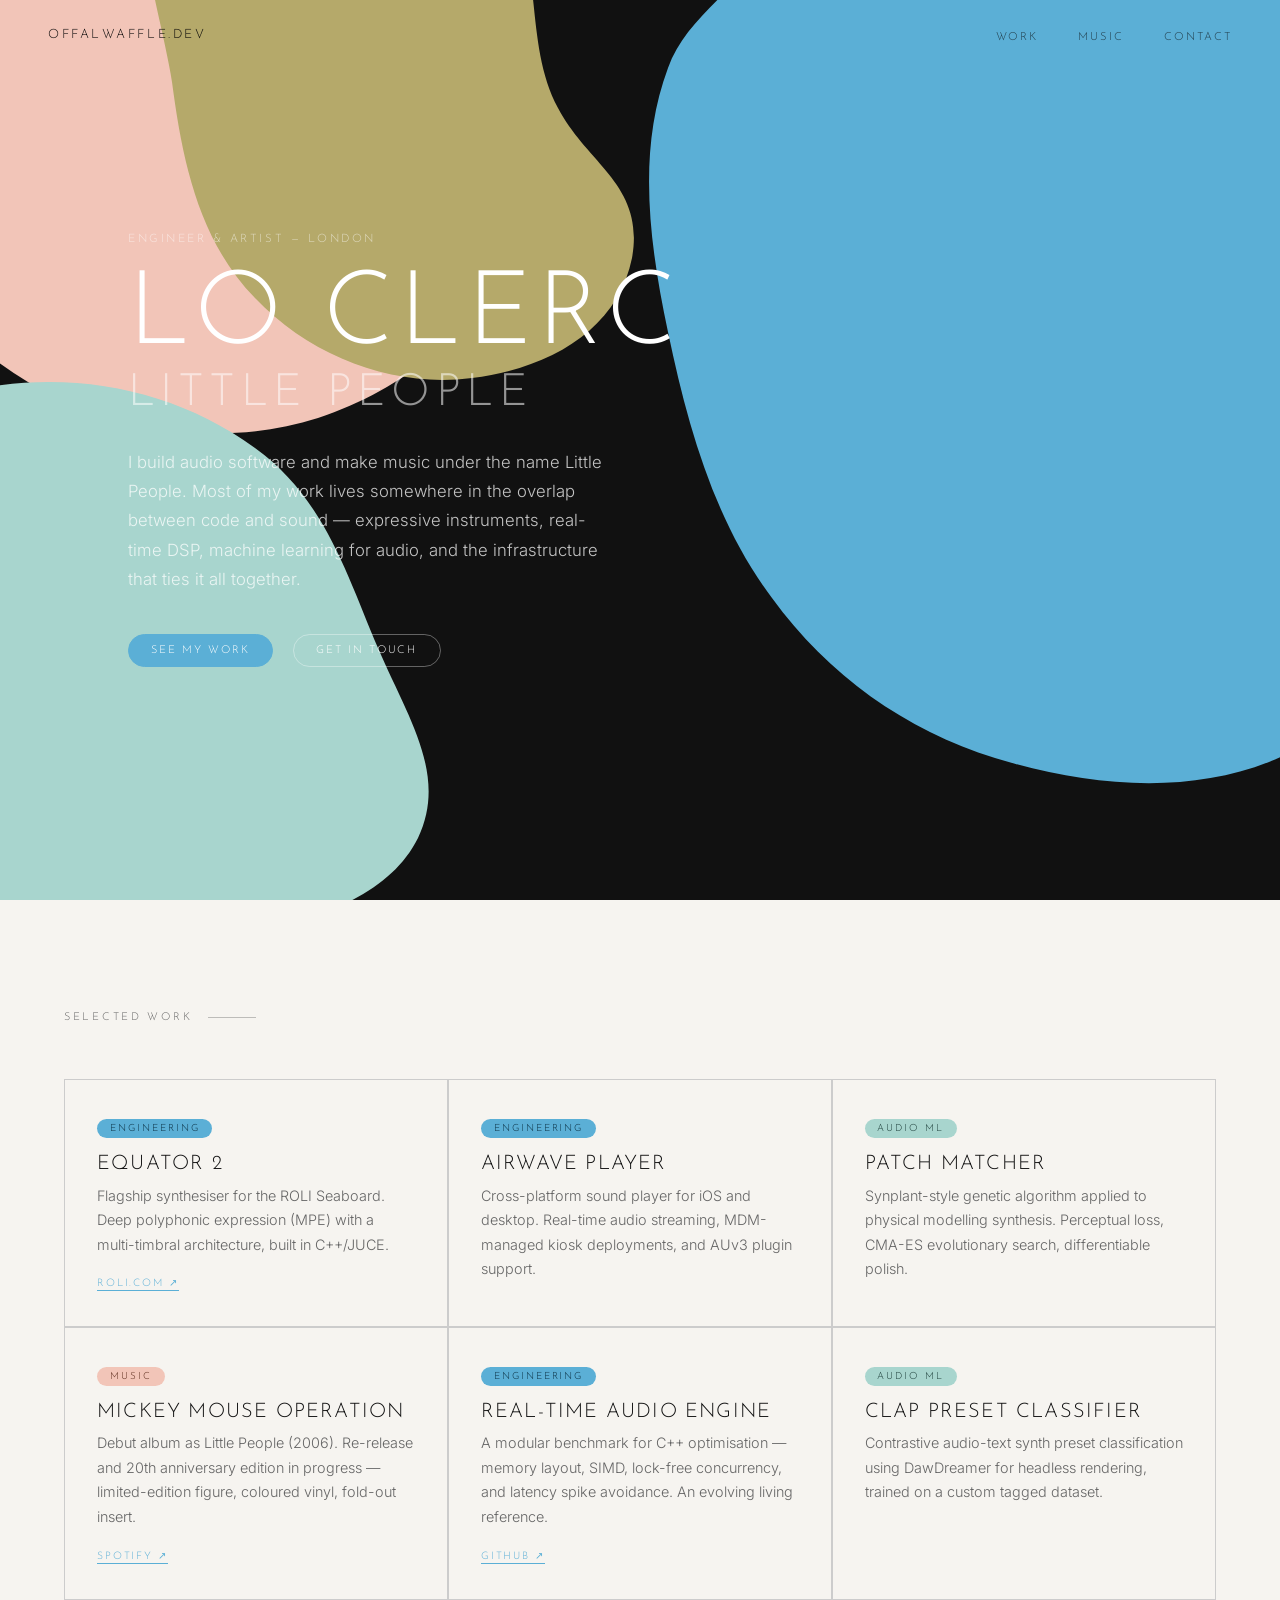
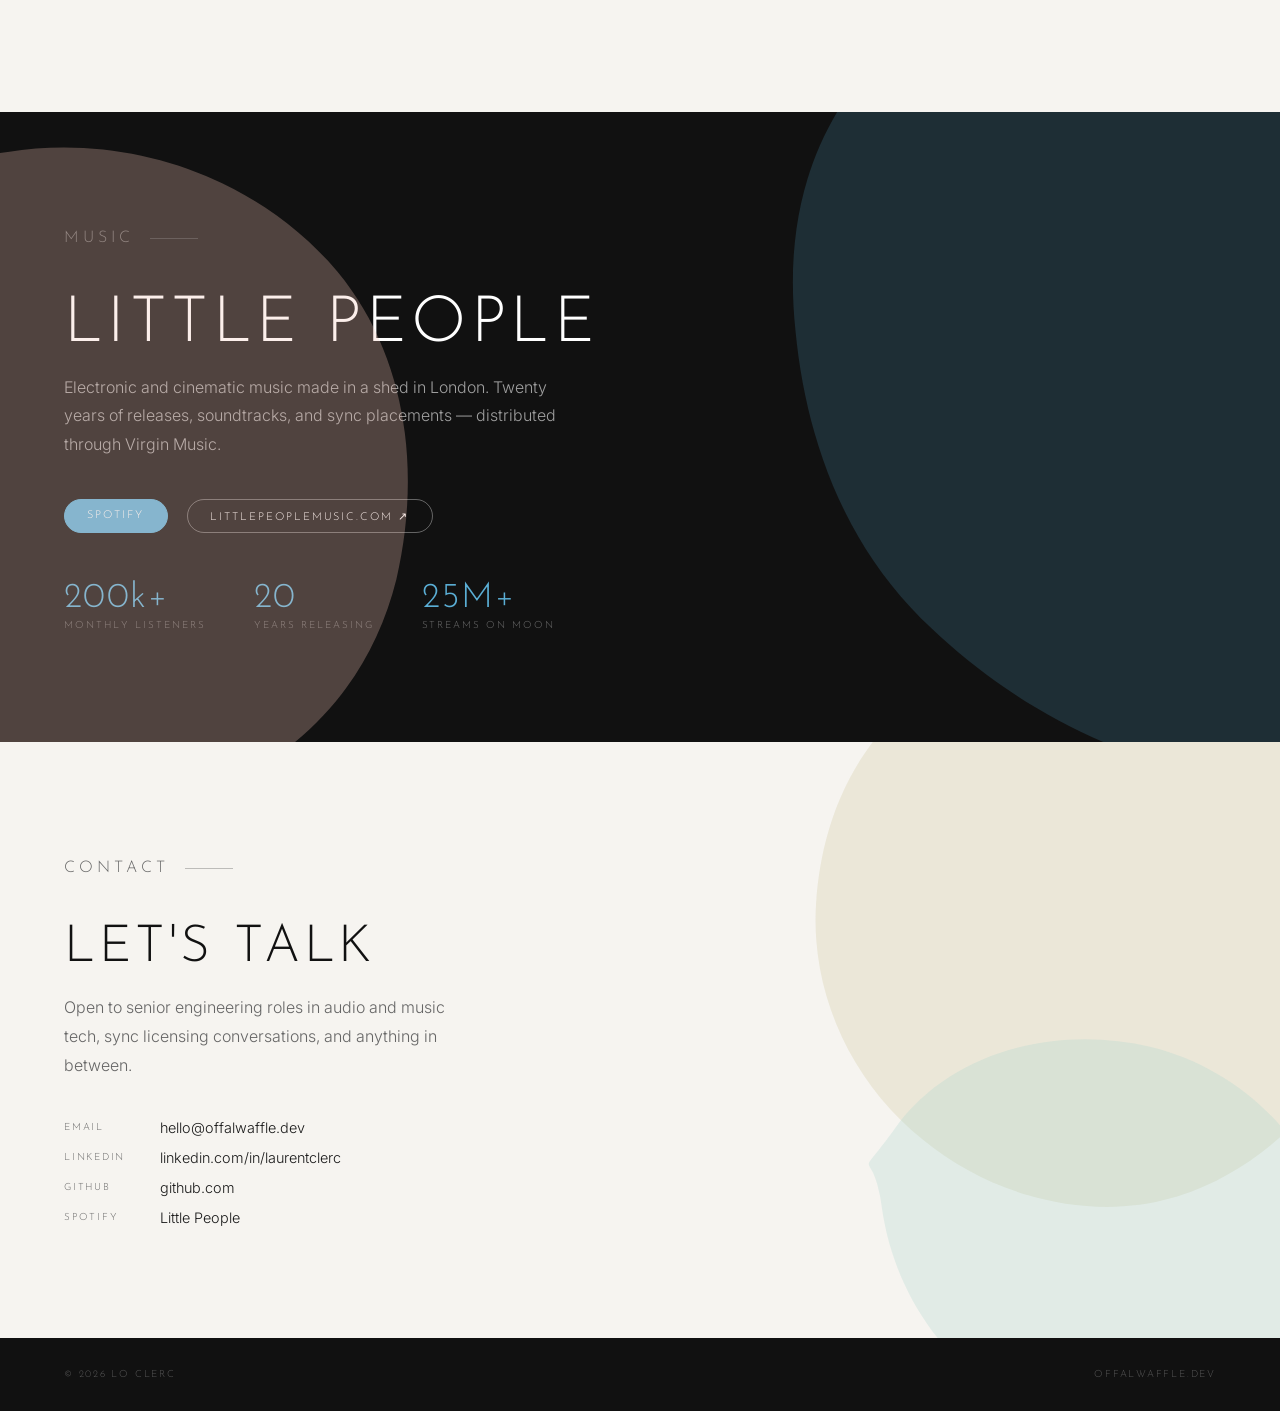
==== index.html @ 1f98f0c7 "initial commit" ====
<!DOCTYPE html>
<html lang="en">
<head>
<meta charset="UTF-8">
<meta name="viewport" content="width=device-width, initial-scale=1.0">
<title>offalwaffle.dev</title>
<link rel="preconnect" href="https://fonts.googleapis.com">
<link rel="preconnect" href="https://fonts.gstatic.com" crossorigin>
<link href="https://fonts.googleapis.com/css2?family=Josefin+Sans:wght@300;400&family=Inter:wght@300;400;500&display=swap" rel="stylesheet">
<style>
  *, *::before, *::after { box-sizing: border-box; margin: 0; padding: 0; }

  :root {
    --pink:    #F2C5B8;
    --khaki:   #B5A96A;
    --sky:     #5BAFD6;
    --mint:    #A8D5CE;
    --black:   #111111;
    --off:     #F6F4F0;
    --text:    #1a1a1a;
    --muted:   #666;
  }

  html { scroll-behavior: smooth; }

  body {
    font-family: 'Inter', sans-serif;
    font-weight: 300;
    background: var(--off);
    color: var(--text);
    overflow-x: hidden;
  }

  /* ── NAV ── */
  nav {
    position: fixed;
    top: 0; left: 0; right: 0;
    z-index: 100;
    display: flex;
    justify-content: space-between;
    align-items: center;
    padding: 1.5rem 3rem;
    mix-blend-mode: multiply;
  }

  nav .logo {
    font-family: 'Josefin Sans', sans-serif;
    font-weight: 300;
    font-size: 0.8rem;
    letter-spacing: 0.2em;
    text-transform: uppercase;
    color: var(--black);
  }

  nav ul {
    list-style: none;
    display: flex;
    gap: 2.5rem;
  }

  nav ul a {
    font-family: 'Josefin Sans', sans-serif;
    font-weight: 300;
    font-size: 0.7rem;
    letter-spacing: 0.18em;
    text-transform: uppercase;
    text-decoration: none;
    color: var(--black);
    opacity: 0.7;
    transition: opacity 0.2s;
  }

  nav ul a:hover { opacity: 1; }

  /* ── HERO ── */
  .hero {
    position: relative;
    min-height: 100vh;
    display: flex;
    align-items: center;
    overflow: hidden;
    background: var(--black);
  }

  .blob-container {
    position: absolute;
    inset: 0;
    width: 100%;
    height: 100%;
  }

  .blob-container svg {
    position: absolute;
    inset: 0;
    width: 100%;
    height: 100%;
  }

  .hero-text {
    position: relative;
    z-index: 2;
    padding: 3rem 3rem 3rem 5vw;
    max-width: 900px;
  }

  .hero-eyebrow {
    font-family: 'Josefin Sans', sans-serif;
    font-weight: 300;
    font-size: 0.72rem;
    letter-spacing: 0.22em;
    text-transform: uppercase;
    color: rgba(255,255,255,0.6);
    margin-bottom: 1.5rem;
  }

  .hero-name {
    font-family: 'Josefin Sans', sans-serif;
    font-weight: 300;
    font-size: clamp(3.5rem, 8vw, 7rem);
    letter-spacing: 0.05em;
    text-transform: uppercase;
    color: #fff;
    line-height: 0.95;
    margin-bottom: 1.2rem;
  }

  .hero-name span {
    display: block;
    font-size: clamp(1.4rem, 3.5vw, 2.8rem);
    letter-spacing: 0.12em;
    opacity: 0.55;
    margin-top: 0.4rem;
  }

  .hero-bio {
    font-size: 1.05rem;
    line-height: 1.75;
    color: rgba(255,255,255,0.75);
    max-width: 480px;
    margin-top: 2rem;
    font-weight: 300;
  }

  .hero-links {
    display: flex;
    gap: 1.2rem;
    margin-top: 2.5rem;
    flex-wrap: wrap;
  }

  .pill {
    font-family: 'Josefin Sans', sans-serif;
    font-weight: 300;
    font-size: 0.68rem;
    letter-spacing: 0.18em;
    text-transform: uppercase;
    text-decoration: none;
    padding: 0.6rem 1.4rem;
    border: 1px solid rgba(255,255,255,0.35);
    color: #fff;
    border-radius: 100px;
    transition: background 0.2s, border-color 0.2s;
  }

  .pill:hover {
    background: rgba(255,255,255,0.1);
    border-color: rgba(255,255,255,0.7);
  }

  .pill.solid {
    background: var(--sky);
    border-color: var(--sky);
    color: #fff;
  }

  .pill.solid:hover { opacity: 0.85; }

  /* ── SECTIONS ── */
  section {
    padding: 7rem 5vw;
  }

  .section-label {
    font-family: 'Josefin Sans', sans-serif;
    font-weight: 300;
    font-size: 0.68rem;
    letter-spacing: 0.25em;
    text-transform: uppercase;
    color: var(--muted);
    margin-bottom: 3.5rem;
    display: flex;
    align-items: center;
    gap: 1rem;
  }

  .section-label::after {
    content: '';
    display: block;
    height: 1px;
    width: 3rem;
    background: currentColor;
    opacity: 0.4;
  }

  /* ── PROJECTS GRID ── */
  .projects {
    background: var(--off);
  }

  .projects-grid {
    display: grid;
    grid-template-columns: repeat(auto-fill, minmax(320px, 1fr));
    gap: 1.5px;
    background: #ccc;
    border: 1.5px solid #ccc;
  }

  .project-card {
    background: var(--off);
    padding: 2.2rem 2rem;
    transition: background 0.2s;
  }

  .project-card:hover { background: #fff; }

  .project-card .tag {
    font-family: 'Josefin Sans', sans-serif;
    font-weight: 300;
    font-size: 0.62rem;
    letter-spacing: 0.2em;
    text-transform: uppercase;
    display: inline-block;
    padding: 0.3rem 0.8rem;
    border-radius: 100px;
    margin-bottom: 1rem;
  }

  .tag.music    { background: var(--pink); color: #5a2a1a; }
  .tag.eng      { background: var(--sky); color: #0a2e40; }
  .tag.both     { background: var(--mint); color: #1a3a36; }

  .project-card h3 {
    font-family: 'Josefin Sans', sans-serif;
    font-weight: 300;
    font-size: 1.25rem;
    letter-spacing: 0.06em;
    text-transform: uppercase;
    margin-bottom: 0.6rem;
    color: var(--black);
  }

  .project-card p {
    font-size: 0.9rem;
    line-height: 1.7;
    color: var(--muted);
  }

  .project-card .project-link {
    display: inline-block;
    margin-top: 1.2rem;
    font-family: 'Josefin Sans', sans-serif;
    font-size: 0.65rem;
    letter-spacing: 0.18em;
    text-transform: uppercase;
    text-decoration: none;
    color: var(--sky);
    border-bottom: 1px solid currentColor;
    padding-bottom: 1px;
  }

  /* ── MUSIC STRIP ── */
  .music-strip {
    background: var(--black);
    padding: 7rem 5vw;
    position: relative;
    overflow: hidden;
  }

  .music-strip .blob-svg {
    position: absolute;
    inset: 0;
    width: 100%;
    height: 100%;
    pointer-events: none;
  }

  .music-strip .section-label { color: rgba(255,255,255,0.4); }

  .music-strip h2 {
    font-family: 'Josefin Sans', sans-serif;
    font-weight: 300;
    font-size: clamp(2rem, 5vw, 4rem);
    letter-spacing: 0.07em;
    text-transform: uppercase;
    color: #fff;
    margin-bottom: 1rem;
  }

  .music-strip p {
    font-size: 1rem;
    line-height: 1.8;
    color: rgba(255,255,255,0.6);
    max-width: 520px;
    margin-bottom: 2.5rem;
  }

  .stats-row {
    display: flex;
    gap: 3rem;
    margin-top: 3rem;
    flex-wrap: wrap;
  }

  .stat {
    display: flex;
    flex-direction: column;
    gap: 0.3rem;
  }

  .stat-num {
    font-family: 'Josefin Sans', sans-serif;
    font-weight: 300;
    font-size: 2.2rem;
    letter-spacing: 0.04em;
    color: var(--sky);
  }

  .stat-label {
    font-family: 'Josefin Sans', sans-serif;
    font-size: 0.62rem;
    letter-spacing: 0.2em;
    text-transform: uppercase;
    color: rgba(255,255,255,0.4);
  }

  /* ── CONTACT ── */
  .contact {
    background: var(--off);
    position: relative;
    overflow: hidden;
  }

  .contact-blob-svg {
    position: absolute;
    inset: 0;
    width: 100%;
    height: 100%;
    pointer-events: none;
  }

  .contact h2 {
    font-family: 'Josefin Sans', sans-serif;
    font-weight: 300;
    font-size: clamp(2rem, 4vw, 3.5rem);
    letter-spacing: 0.07em;
    text-transform: uppercase;
    color: var(--black);
    margin-bottom: 1.2rem;
    max-width: 500px;
  }

  .contact p {
    font-size: 1rem;
    line-height: 1.8;
    color: var(--muted);
    max-width: 420px;
    margin-bottom: 2.5rem;
  }

  .contact-links {
    display: flex;
    flex-direction: column;
    gap: 0.8rem;
  }

  .contact-link {
    display: flex;
    align-items: center;
    gap: 1rem;
    text-decoration: none;
    color: var(--text);
    font-size: 0.9rem;
    transition: color 0.2s;
    width: fit-content;
  }

  .contact-link:hover { color: var(--sky); }

  .contact-link .link-label {
    font-family: 'Josefin Sans', sans-serif;
    font-size: 0.62rem;
    letter-spacing: 0.18em;
    text-transform: uppercase;
    width: 5rem;
    color: var(--muted);
  }

  /* ── FOOTER ── */
  footer {
    background: var(--black);
    padding: 2rem 5vw;
    display: flex;
    justify-content: space-between;
    align-items: center;
    flex-wrap: wrap;
    gap: 1rem;
  }

  footer span {
    font-family: 'Josefin Sans', sans-serif;
    font-weight: 300;
    font-size: 0.62rem;
    letter-spacing: 0.18em;
    text-transform: uppercase;
    color: rgba(255,255,255,0.3);
  }

  /* ── RESPONSIVE ── */
  @media (max-width: 600px) {
    nav { padding: 1.2rem 1.5rem; }
    nav ul { gap: 1.5rem; }
    .hero-text { padding: 2rem 1.5rem; }
    section { padding: 5rem 1.5rem; }
    .music-strip { padding: 5rem 1.5rem; }
    .contact { padding: 5rem 1.5rem; }
    footer { padding: 1.5rem; }
    .stats-row { gap: 2rem; }
  }
</style>
</head>
<body>

<!-- NAV -->
<nav>
  <div class="logo">offalwaffle.dev</div>
  <ul>
    <li><a href="#projects">Work</a></li>
    <li><a href="#music">Music</a></li>
    <li><a href="#contact">Contact</a></li>
  </ul>
</nav>

<!-- HERO -->
<section class="hero">
  <div class="blob-container">
    <svg viewBox="0 0 1440 900" preserveAspectRatio="xMidYMid slice" xmlns="http://www.w3.org/2000/svg">
      <!-- pink: amoeba, top-left, tentacles reach right and down -->
      <path fill="#F2C5B8" d="M-80,-60 C-20,-155 95,-210 205,-195 C295,-182 355,-128 408,-58 C448,2 428,72 468,118 C512,170 575,168 568,248 C560,330 488,388 398,418 C315,445 215,435 138,398 C58,360 -2,295 -38,220 C-72,150 -48,108 -98,55 C-140,10 -128,18 -80,-60 Z"/>
      <!-- khaki: amoeba, centre-top, pinched waist, lobe pokes upper-right -->
      <path fill="#B5A96A" d="M228,-195 C278,-258 375,-275 462,-242 C535,-214 572,-152 598,-78 C620,-15 608,52 638,108 C668,165 725,185 712,258 C698,328 632,368 552,378 C475,388 392,358 335,298 C278,240 262,158 252,82 C242,15 192,-142 228,-195 Z"/>
      <!-- sky: amoeba, right side, huge, irregular lobes top and bottom -->
      <path fill="#5BAFD6" d="M872,-88 C928,-178 1058,-225 1195,-212 C1315,-200 1418,-138 1478,-42 C1528,42 1542,148 1555,248 C1568,345 1578,448 1548,542 C1518,635 1455,712 1365,755 C1278,796 1172,788 1075,758 C985,730 908,675 852,598 C795,522 768,428 748,332 C728,238 718,148 748,68 C768,12 828,-15 872,-88 Z"/>
      <!-- mint: amoeba, bottom-left, pseudopod reaches up-right -->
      <path fill="#A8D5CE" d="M-195,615 C-162,498 -88,422 42,392 C148,368 252,388 335,448 C405,498 428,578 458,648 C488,718 528,775 498,838 C468,898 388,928 285,935 C185,942 72,918 -18,862 C-105,808 -148,732 -178,658 C-202,595 -215,705 -195,615 Z"/>
    </svg>
  </div>
  <div class="hero-text">
    <p class="hero-eyebrow">Engineer &amp; Artist — London</p>
    <h1 class="hero-name">
      Lo Clerc
      <span>Little People</span>
    </h1>
    <p class="hero-bio">
      I build audio software and make music under the name Little People. Most of my work lives somewhere in the overlap between code and sound — expressive instruments, real-time DSP, machine learning for audio, and the infrastructure that ties it all together.
    </p>
    <div class="hero-links">
      <a href="#projects" class="pill solid">See my work</a>
      <a href="#contact" class="pill">Get in touch</a>
    </div>
  </div>
</section>

<!-- PROJECTS -->
<section class="projects" id="projects">
  <p class="section-label">Selected work</p>

  <div class="projects-grid">

    <div class="project-card">
      <span class="tag eng">Engineering</span>
      <h3>Equator 2</h3>
      <p>Flagship synthesiser for the ROLI Seaboard. Deep polyphonic expression (MPE) with a multi-timbral architecture, built in C++/JUCE.</p>
      <a href="#" class="project-link">roli.com ↗</a>
    </div>

    <div class="project-card">
      <span class="tag eng">Engineering</span>
      <h3>Airwave Player</h3>
      <p>Cross-platform sound player for iOS and desktop. Real-time audio streaming, MDM-managed kiosk deployments, and AUv3 plugin support.</p>
    </div>

    <div class="project-card">
      <span class="tag both">Audio ML</span>
      <h3>Patch Matcher</h3>
      <p>Synplant-style genetic algorithm applied to physical modelling synthesis. Perceptual loss, CMA-ES evolutionary search, differentiable polish.</p>
    </div>

    <div class="project-card">
      <span class="tag music">Music</span>
      <h3>Mickey Mouse Operation</h3>
      <p>Debut album as Little People (2006). Re-release and 20th anniversary edition in progress — limited-edition figure, coloured vinyl, fold-out insert.</p>
      <a href="https://open.spotify.com/artist/littlepeople" class="project-link">Spotify ↗</a>
    </div>

    <div class="project-card">
      <span class="tag eng">Engineering</span>
      <h3>Real-time Audio Engine</h3>
      <p>A modular benchmark for C++ optimisation — memory layout, SIMD, lock-free concurrency, and latency spike avoidance. An evolving living reference.</p>
      <a href="https://github.com" class="project-link">GitHub ↗</a>
    </div>

    <div class="project-card">
      <span class="tag both">Audio ML</span>
      <h3>CLAP Preset Classifier</h3>
      <p>Contrastive audio-text synth preset classification using DawDreamer for headless rendering, trained on a custom tagged dataset.</p>
    </div>

  </div>
</section>

<!-- MUSIC STRIP -->
<section class="music-strip" id="music">
  <svg class="blob-svg" viewBox="0 0 1440 600" preserveAspectRatio="xMidYMid slice" xmlns="http://www.w3.org/2000/svg">
    <path fill="#5BAFD6" fill-opacity="0.18" d="M978,-148 C1038,-228 1165,-262 1298,-235 C1412,-212 1502,-142 1538,-42 C1568,48 1558,158 1568,258 C1578,355 1608,455 1568,535 C1528,612 1428,648 1308,638 C1195,628 1082,572 998,492 C915,415 878,312 868,208 C858,112 878,28 938,-42 C958,-72 955,-88 978,-148 Z"/>
    <path fill="#F2C5B8" fill-opacity="0.28" d="M-162,242 C-118,128 -18,58 118,38 C235,20 355,62 432,152 C498,232 512,342 488,445 C465,538 402,612 308,648 C218,682 108,668 22,612 C-62,558 -118,468 -148,375 C-175,288 -195,335 -162,242 Z"/>
  </svg>
  <p class="section-label">Music</p>
  <h2>Little People</h2>
  <p>
    Electronic and cinematic music made in a shed in London. Twenty years of releases, soundtracks, and sync placements — distributed through Virgin Music.
  </p>
  <div class="hero-links">
    <a href="https://open.spotify.com" class="pill solid">Spotify</a>
    <a href="https://littlepeoplemusic.com" class="pill">littlepeoplemusic.com ↗</a>
  </div>
  <div class="stats-row">
    <div class="stat">
      <span class="stat-num">200k+</span>
      <span class="stat-label">Monthly listeners</span>
    </div>
    <div class="stat">
      <span class="stat-num">20</span>
      <span class="stat-label">Years releasing</span>
    </div>
    <div class="stat">
      <span class="stat-num">25M+</span>
      <span class="stat-label">Streams on Moon</span>
    </div>
  </div>
</section>

<!-- CONTACT -->
<section class="contact" id="contact">
  <svg style="position:absolute;inset:0;width:100%;height:100%;pointer-events:none;" viewBox="0 0 1440 700" preserveAspectRatio="xMidYMid slice" xmlns="http://www.w3.org/2000/svg">
    <path fill="#B5A96A" fill-opacity="0.18" d="M1118,-108 C1185,-178 1312,-202 1428,-158 C1528,-118 1598,-32 1608,72 C1618,168 1578,268 1528,352 C1478,435 1408,502 1318,528 C1228,554 1118,528 1038,462 C958,398 912,298 918,198 C924,105 958,28 1025,-32 C1065,-68 1062,-48 1118,-108 Z"/>
    <path fill="#A8D5CE" fill-opacity="0.28" d="M1008,448 C1068,365 1185,332 1295,358 C1392,382 1468,455 1498,548 C1525,632 1502,728 1422,775 C1345,820 1235,808 1148,762 C1062,718 1005,632 992,538 C982,462 958,518 1008,448 Z"/>
  </svg>
  <p class="section-label">Contact</p>
  <h2>Let's talk</h2>
  <p>
    Open to senior engineering roles in audio and music tech, sync licensing conversations, and anything in between.
  </p>
  <div class="contact-links">
    <a class="contact-link" href="mailto:hello@offalwaffle.dev">
      <span class="link-label">Email</span>
      hello@offalwaffle.dev
    </a>
    <a class="contact-link" href="https://linkedin.com/in/laurentclerc" target="_blank">
      <span class="link-label">LinkedIn</span>
      linkedin.com/in/laurentclerc
    </a>
    <a class="contact-link" href="https://github.com/weareroli" target="_blank">
      <span class="link-label">GitHub</span>
      github.com
    </a>
    <a class="contact-link" href="https://open.spotify.com" target="_blank">
      <span class="link-label">Spotify</span>
      Little People
    </a>
  </div>
</section>

<!-- FOOTER -->
<footer>
  <span>© 2026 Lo Clerc</span>
  <span>offalwaffle.dev</span>
</footer>

</body>
</html>
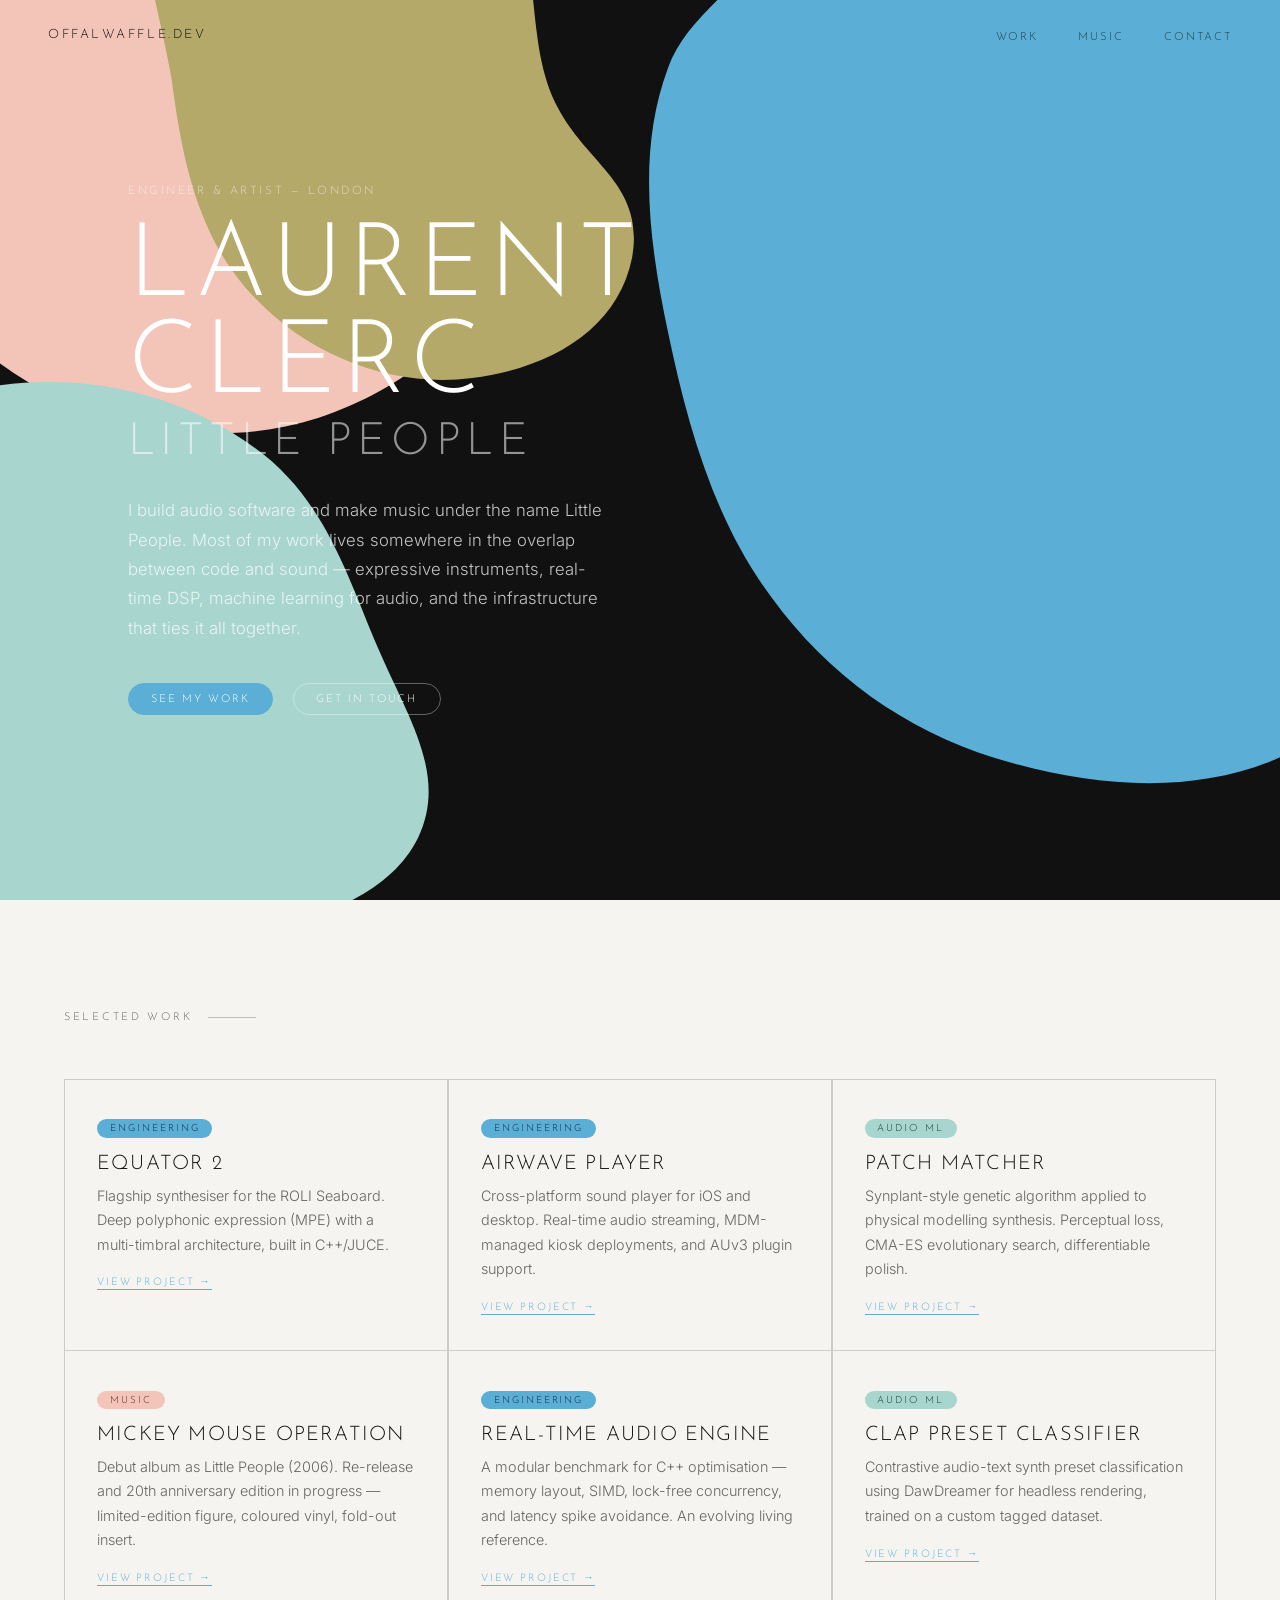
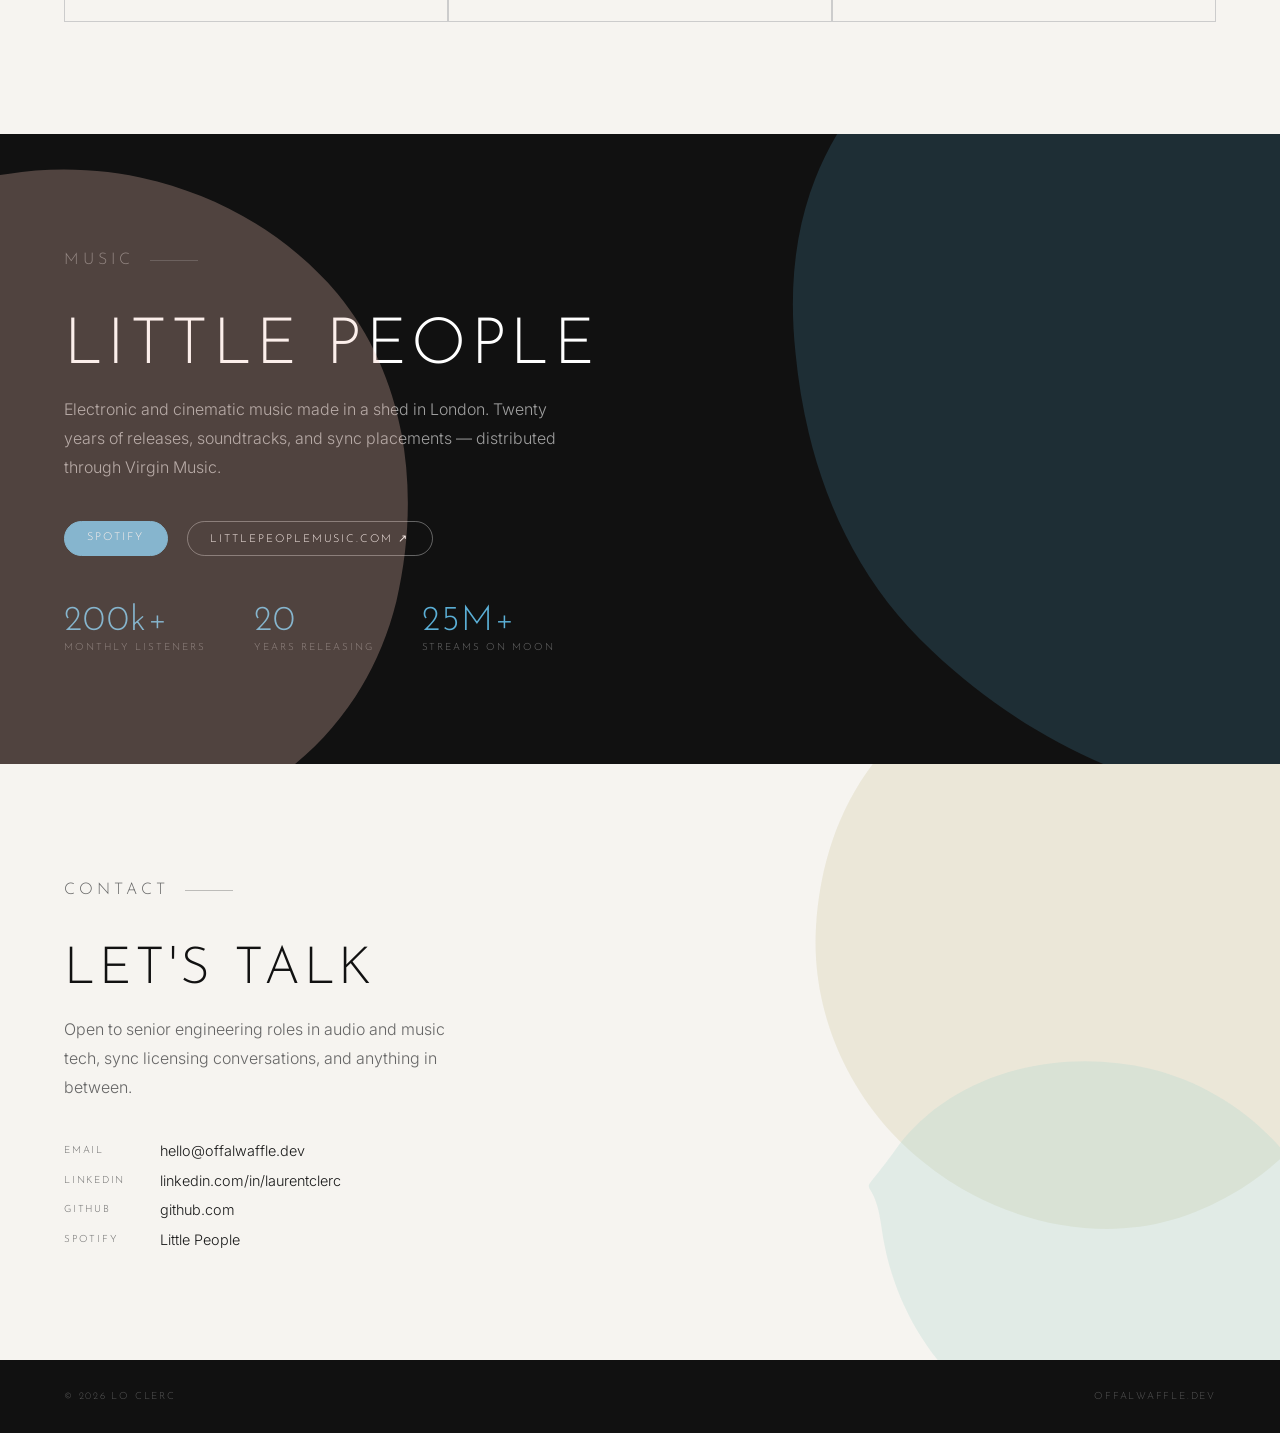
==== commit 74836d73: "add sub work sub pages" ====
--- a/index.html
+++ b/index.html
@@ -248,6 +248,14 @@
     margin-bottom: 0.6rem;
     color: var(--black);
   }
+
+  .project-card h3 a {
+    color: inherit;
+    text-decoration: none;
+    transition: color 0.2s;
+  }
+
+  .project-card h3 a:hover { color: var(--sky); }
 
   .project-card p {
     font-size: 0.9rem;
@@ -457,7 +465,7 @@
   <div class="hero-text">
     <p class="hero-eyebrow">Engineer &amp; Artist — London</p>
     <h1 class="hero-name">
-      Lo Clerc
+      Laurent Clerc
       <span>Little People</span>
     </h1>
     <p class="hero-bio">
@@ -478,41 +486,44 @@
 
     <div class="project-card">
       <span class="tag eng">Engineering</span>
-      <h3>Equator 2</h3>
+      <h3><a href="work/equator-2.html">Equator 2</a></h3>
       <p>Flagship synthesiser for the ROLI Seaboard. Deep polyphonic expression (MPE) with a multi-timbral architecture, built in C++/JUCE.</p>
-      <a href="#" class="project-link">roli.com ↗</a>
+      <a href="work/equator-2.html" class="project-link">View project →</a>
     </div>
 
     <div class="project-card">
       <span class="tag eng">Engineering</span>
-      <h3>Airwave Player</h3>
+      <h3><a href="work/airwave-player.html">Airwave Player</a></h3>
       <p>Cross-platform sound player for iOS and desktop. Real-time audio streaming, MDM-managed kiosk deployments, and AUv3 plugin support.</p>
+      <a href="work/airwave-player.html" class="project-link">View project →</a>
     </div>
 
     <div class="project-card">
       <span class="tag both">Audio ML</span>
-      <h3>Patch Matcher</h3>
+      <h3><a href="work/patch-matcher.html">Patch Matcher</a></h3>
       <p>Synplant-style genetic algorithm applied to physical modelling synthesis. Perceptual loss, CMA-ES evolutionary search, differentiable polish.</p>
+      <a href="work/patch-matcher.html" class="project-link">View project →</a>
     </div>
 
     <div class="project-card">
       <span class="tag music">Music</span>
-      <h3>Mickey Mouse Operation</h3>
+      <h3><a href="work/mickey-mouse-operation.html">Mickey Mouse Operation</a></h3>
       <p>Debut album as Little People (2006). Re-release and 20th anniversary edition in progress — limited-edition figure, coloured vinyl, fold-out insert.</p>
-      <a href="https://open.spotify.com/artist/littlepeople" class="project-link">Spotify ↗</a>
+      <a href="work/mickey-mouse-operation.html" class="project-link">View project →</a>
     </div>
 
     <div class="project-card">
       <span class="tag eng">Engineering</span>
-      <h3>Real-time Audio Engine</h3>
+      <h3><a href="work/real-time-audio-engine.html">Real-time Audio Engine</a></h3>
       <p>A modular benchmark for C++ optimisation — memory layout, SIMD, lock-free concurrency, and latency spike avoidance. An evolving living reference.</p>
-      <a href="https://github.com" class="project-link">GitHub ↗</a>
+      <a href="work/real-time-audio-engine.html" class="project-link">View project →</a>
     </div>
 
     <div class="project-card">
       <span class="tag both">Audio ML</span>
-      <h3>CLAP Preset Classifier</h3>
+      <h3><a href="work/clap-preset-classifier.html">CLAP Preset Classifier</a></h3>
       <p>Contrastive audio-text synth preset classification using DawDreamer for headless rendering, trained on a custom tagged dataset.</p>
+      <a href="work/clap-preset-classifier.html" class="project-link">View project →</a>
     </div>
 
   </div>
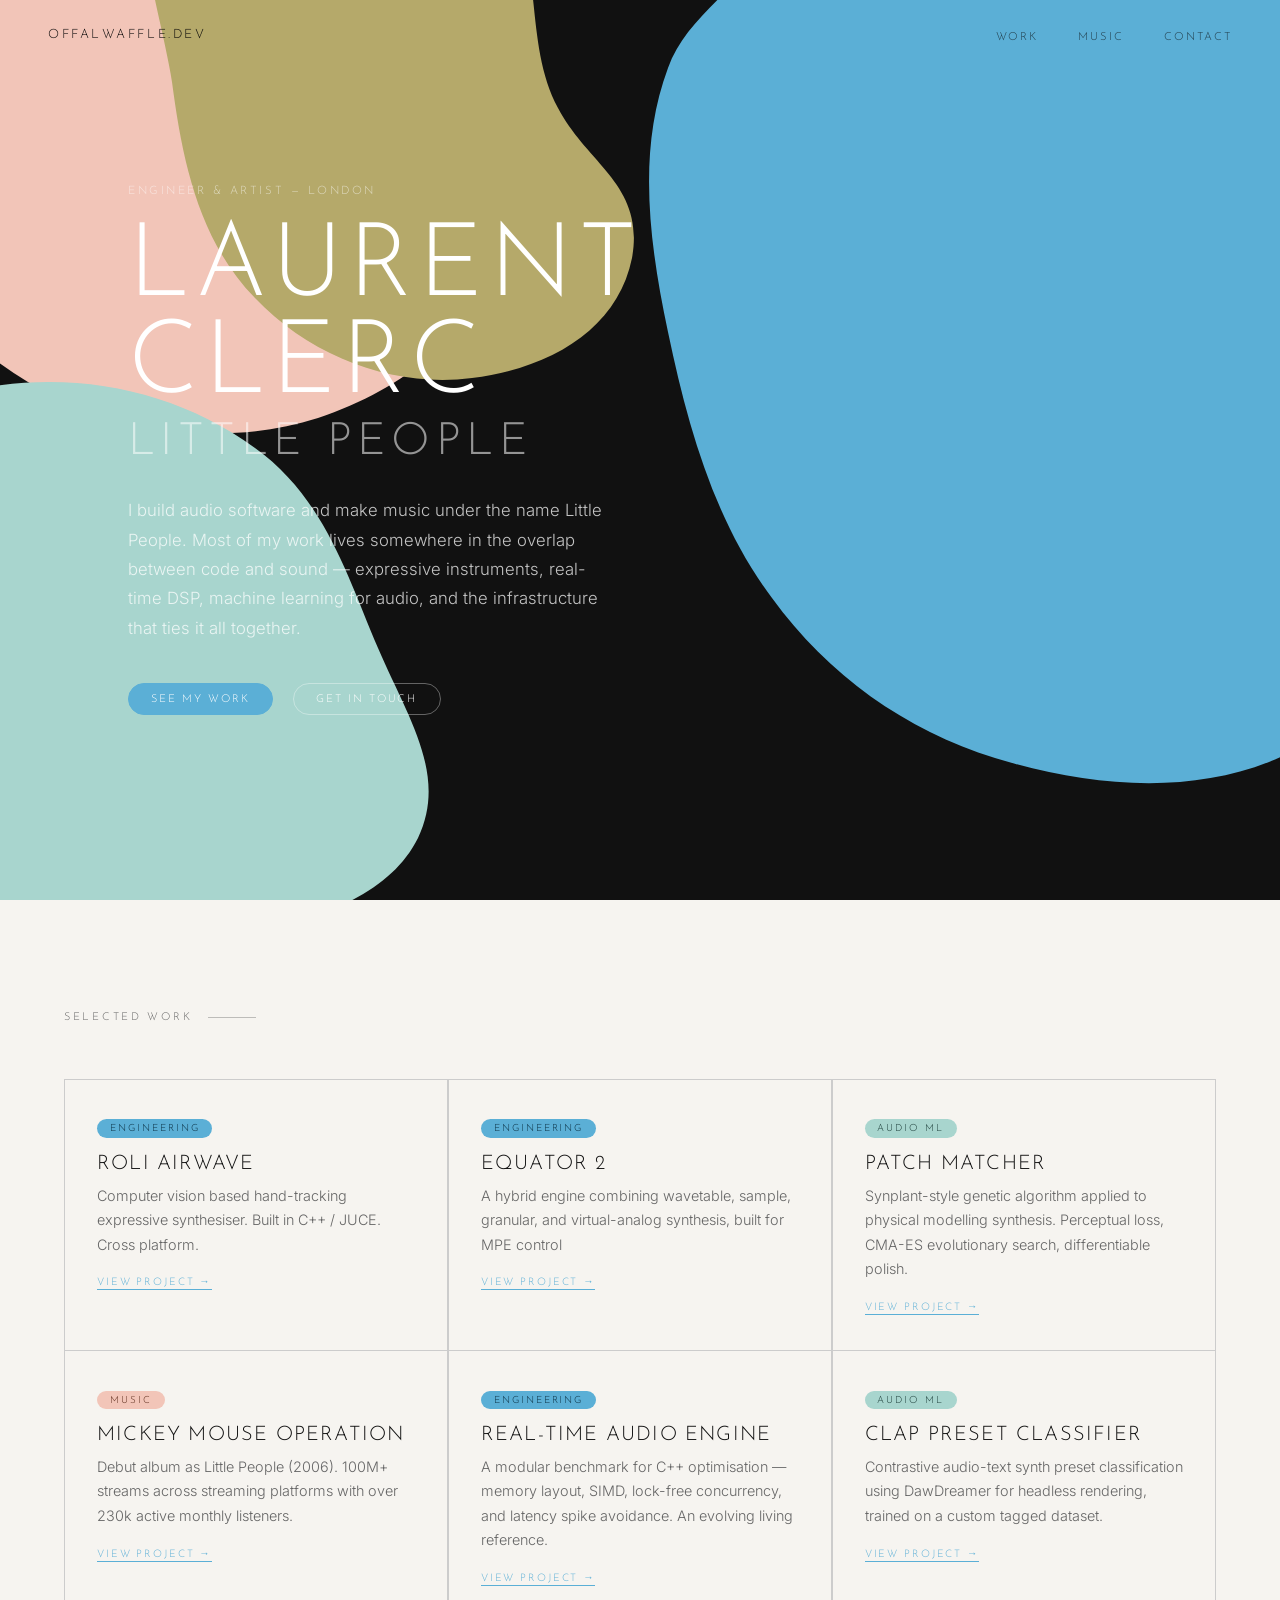
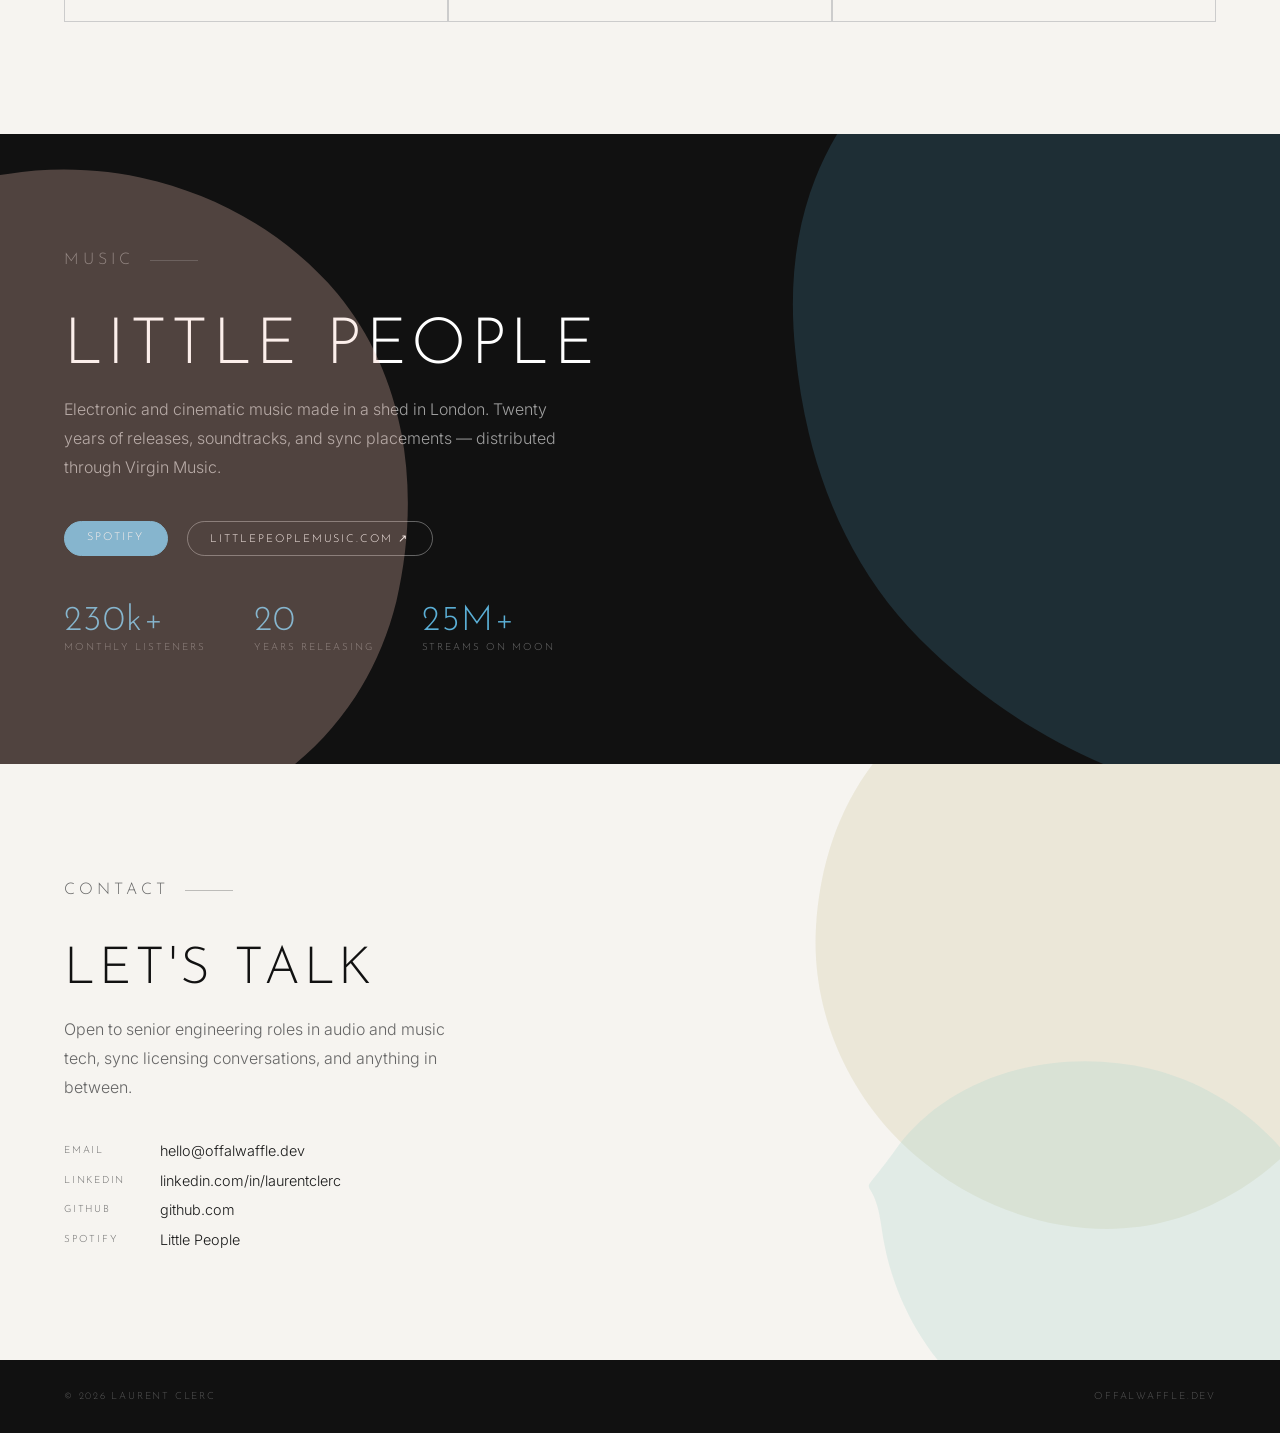
==== commit f007ac03: "more updates" ====
--- a/index.html
+++ b/index.html
@@ -486,29 +486,29 @@
 
     <div class="project-card">
       <span class="tag eng">Engineering</span>
-      <h3><a href="work/equator-2.html">Equator 2</a></h3>
-      <p>Flagship synthesiser for the ROLI Seaboard. Deep polyphonic expression (MPE) with a multi-timbral architecture, built in C++/JUCE.</p>
-      <a href="work/equator-2.html" class="project-link">View project →</a>
+      <h3><a href="work/roli-airwave.html">ROLI Airwave</a></h3>
+      <p>Computer vision based hand-tracking expressive synthesiser. Built in C++ / JUCE. Cross platform.</p>
+      <a href="work/roli-airwave.html" class="project-link">View project →</a>
     </div>
 
     <div class="project-card">
       <span class="tag eng">Engineering</span>
-      <h3><a href="work/airwave-player.html">Airwave Player</a></h3>
-      <p>Cross-platform sound player for iOS and desktop. Real-time audio streaming, MDM-managed kiosk deployments, and AUv3 plugin support.</p>
-      <a href="work/airwave-player.html" class="project-link">View project →</a>
+      <h3><a href="work/equator-2.html">Equator 2</a></h3>
+      <p>A hybrid engine combining wavetable, sample, granular, and virtual-analog synthesis, built for MPE control</p>
+      <a href="work/equator-2.html" class="project-link">View project →</a>
     </div>
 
     <div class="project-card">
       <span class="tag both">Audio ML</span>
-      <h3><a href="work/patch-matcher.html">Patch Matcher</a></h3>
+      <h3><a href="work/one-shot-ml.html">Patch Matcher</a></h3>
       <p>Synplant-style genetic algorithm applied to physical modelling synthesis. Perceptual loss, CMA-ES evolutionary search, differentiable polish.</p>
-      <a href="work/patch-matcher.html" class="project-link">View project →</a>
+      <a href="work/one-shot-ml.html" class="project-link">View project →</a>
     </div>
 
     <div class="project-card">
       <span class="tag music">Music</span>
       <h3><a href="work/mickey-mouse-operation.html">Mickey Mouse Operation</a></h3>
-      <p>Debut album as Little People (2006). Re-release and 20th anniversary edition in progress — limited-edition figure, coloured vinyl, fold-out insert.</p>
+      <p>Debut album as Little People (2006). 100M+ streams across streaming platforms with over 230k active monthly listeners.</p>
       <a href="work/mickey-mouse-operation.html" class="project-link">View project →</a>
     </div>
 
@@ -546,7 +546,7 @@
   </div>
   <div class="stats-row">
     <div class="stat">
-      <span class="stat-num">200k+</span>
+      <span class="stat-num">230k+</span>
       <span class="stat-label">Monthly listeners</span>
     </div>
     <div class="stat">
@@ -593,7 +593,7 @@
 
 <!-- FOOTER -->
 <footer>
-  <span>© 2026 Lo Clerc</span>
+  <span>© 2026 Laurent Clerc</span>
   <span>offalwaffle.dev</span>
 </footer>
 
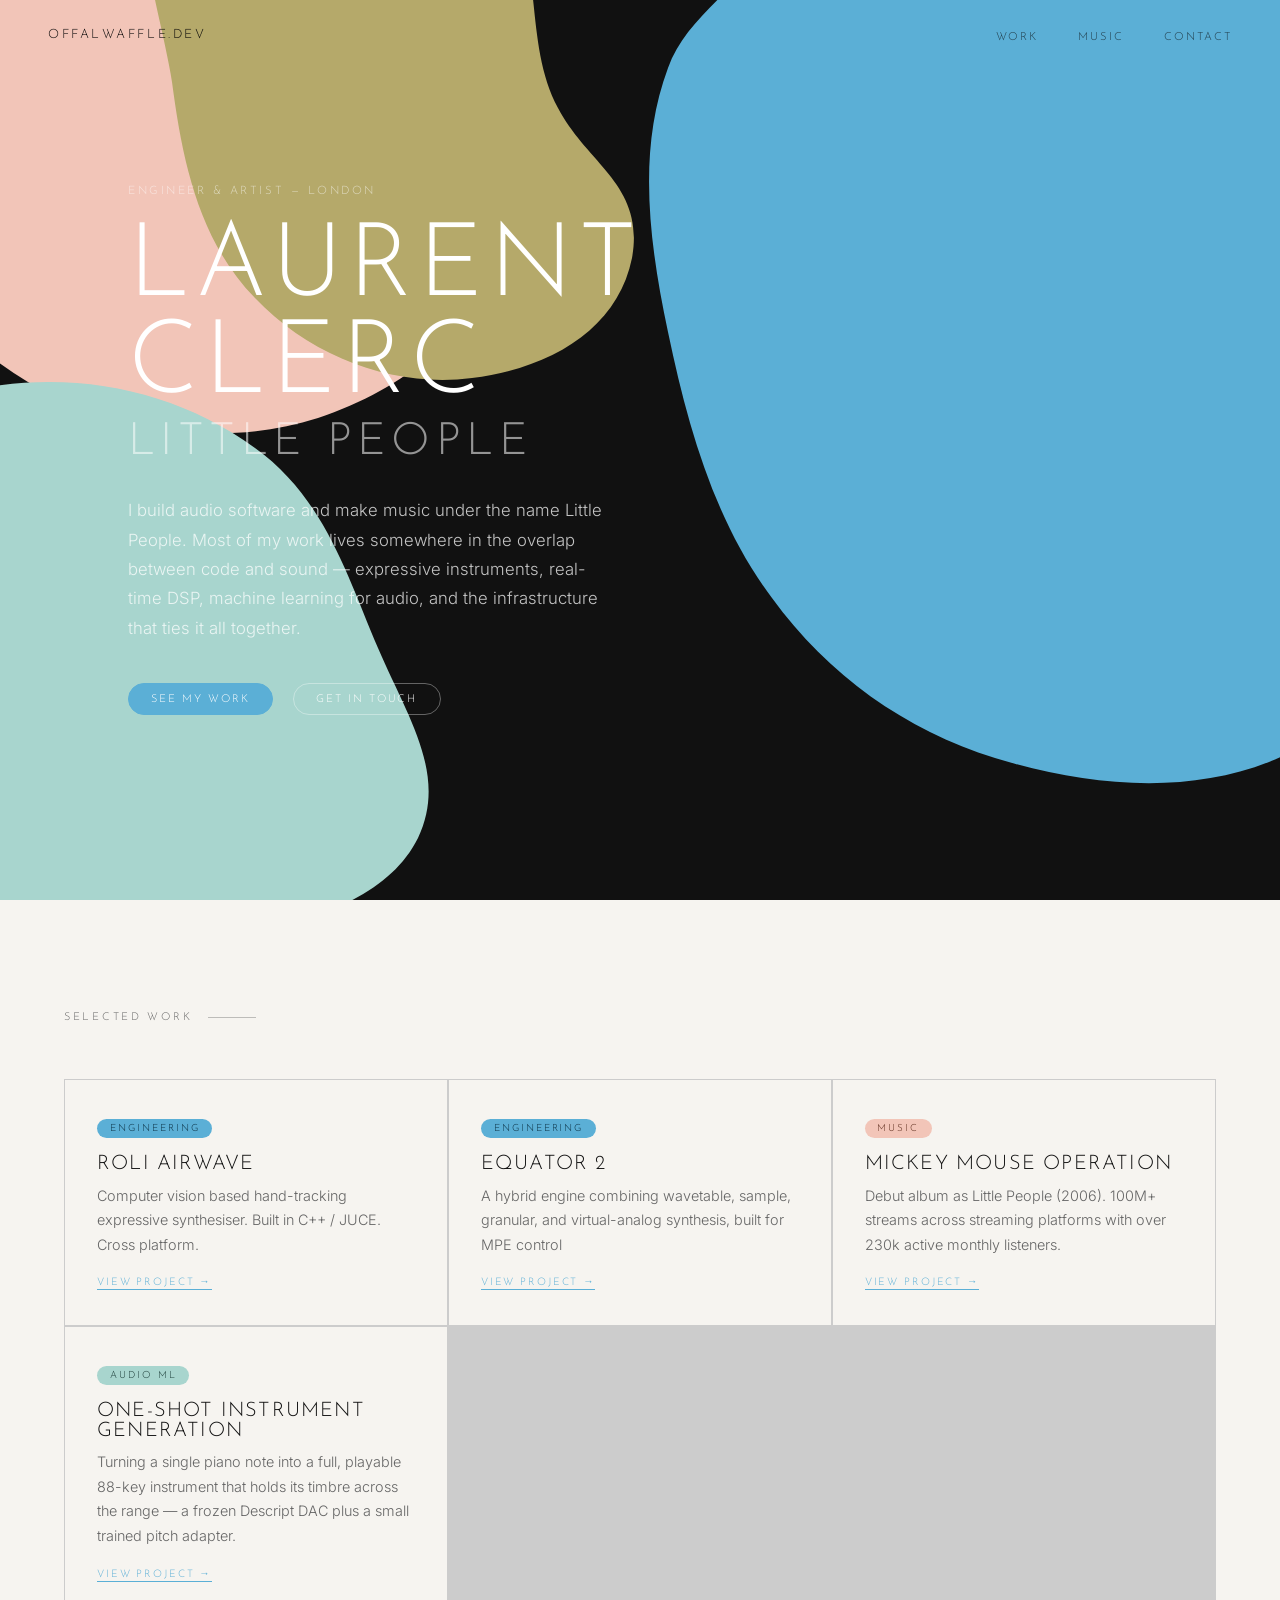
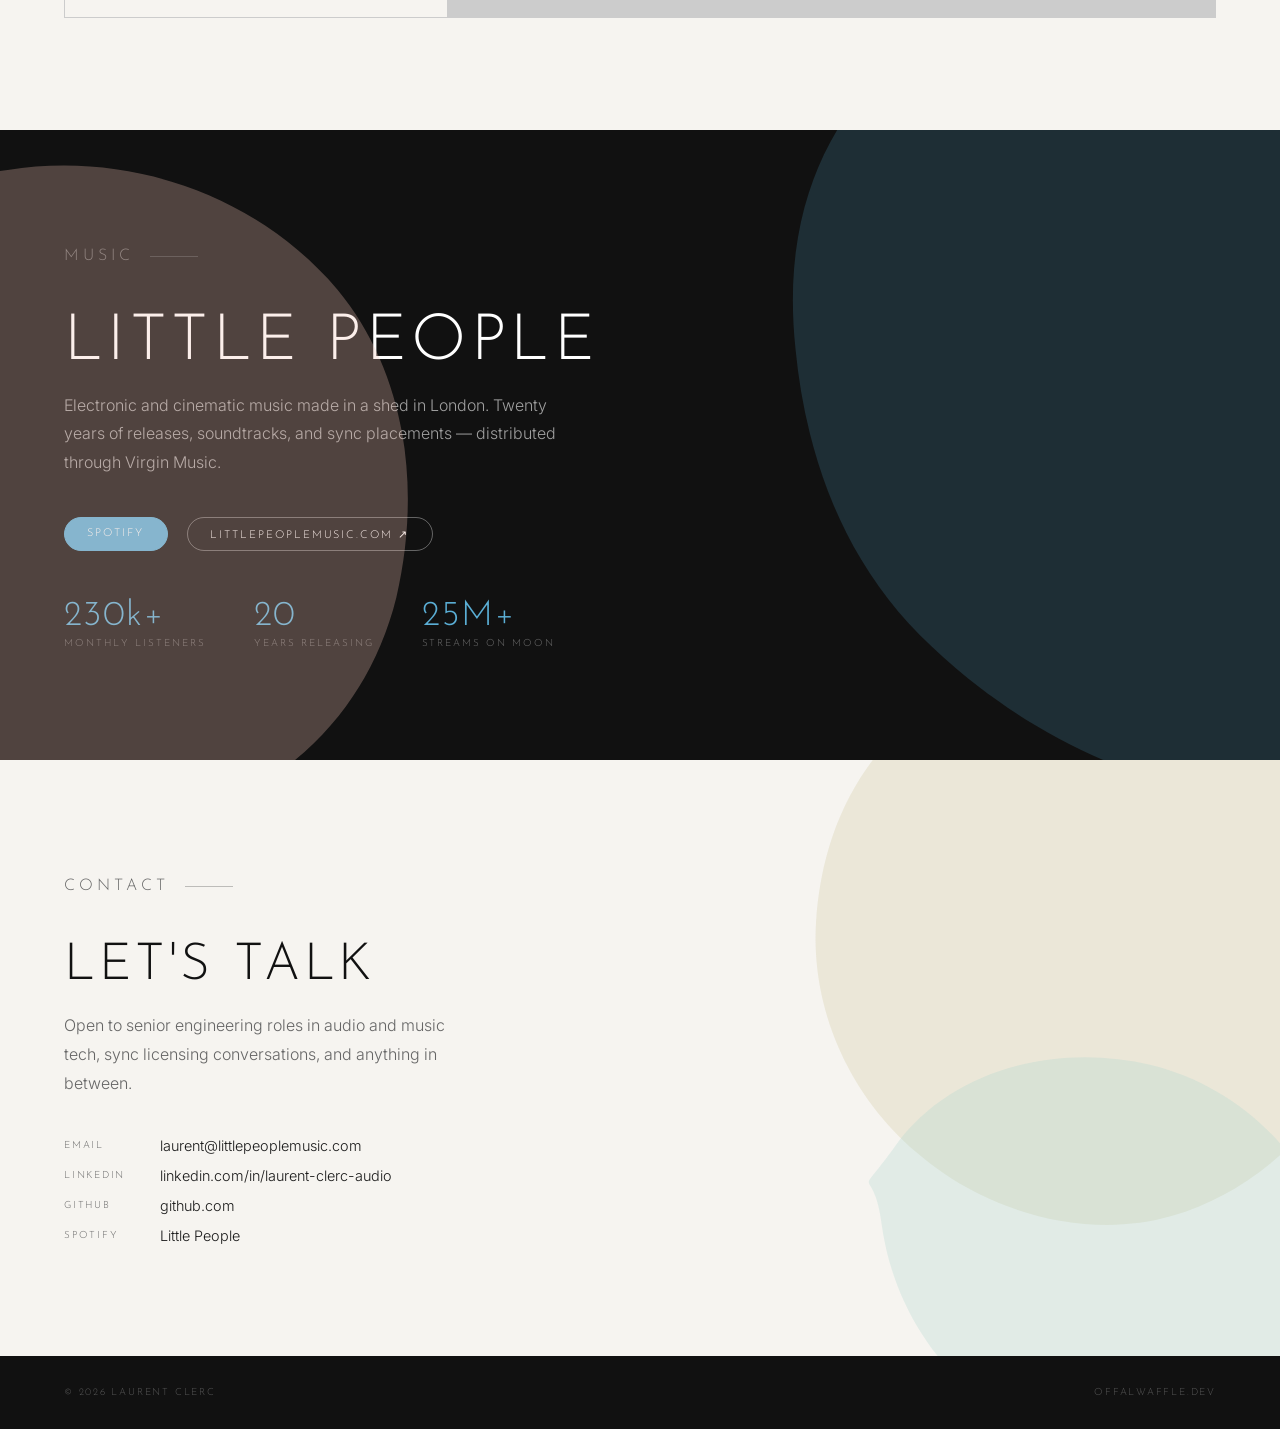
==== commit 245091c9: "updates" ====
--- a/index.html
+++ b/index.html
@@ -499,13 +499,6 @@
     </div>
 
     <div class="project-card">
-      <span class="tag both">Audio ML</span>
-      <h3><a href="work/one-shot-ml.html">Patch Matcher</a></h3>
-      <p>Synplant-style genetic algorithm applied to physical modelling synthesis. Perceptual loss, CMA-ES evolutionary search, differentiable polish.</p>
-      <a href="work/one-shot-ml.html" class="project-link">View project →</a>
-    </div>
-
-    <div class="project-card">
       <span class="tag music">Music</span>
       <h3><a href="work/mickey-mouse-operation.html">Mickey Mouse Operation</a></h3>
       <p>Debut album as Little People (2006). 100M+ streams across streaming platforms with over 230k active monthly listeners.</p>
@@ -513,17 +506,10 @@
     </div>
 
     <div class="project-card">
-      <span class="tag eng">Engineering</span>
-      <h3><a href="work/real-time-audio-engine.html">Real-time Audio Engine</a></h3>
-      <p>A modular benchmark for C++ optimisation — memory layout, SIMD, lock-free concurrency, and latency spike avoidance. An evolving living reference.</p>
-      <a href="work/real-time-audio-engine.html" class="project-link">View project →</a>
-    </div>
-
-    <div class="project-card">
       <span class="tag both">Audio ML</span>
-      <h3><a href="work/clap-preset-classifier.html">CLAP Preset Classifier</a></h3>
-      <p>Contrastive audio-text synth preset classification using DawDreamer for headless rendering, trained on a custom tagged dataset.</p>
-      <a href="work/clap-preset-classifier.html" class="project-link">View project →</a>
+      <h3><a href="work/one-shot-ml.html">One-Shot Instrument Generation</a></h3>
+      <p>Turning a single piano note into a full, playable 88-key instrument that holds its timbre across the range — a frozen Descript DAC plus a small trained pitch adapter.</p>
+      <a href="work/one-shot-ml.html" class="project-link">View project →</a>
     </div>
 
   </div>
@@ -572,19 +558,19 @@
     Open to senior engineering roles in audio and music tech, sync licensing conversations, and anything in between.
   </p>
   <div class="contact-links">
-    <a class="contact-link" href="mailto:hello@offalwaffle.dev">
+    <a class="contact-link" href="mailto:laurent@littlepeoplemusic.com">
       <span class="link-label">Email</span>
-      hello@offalwaffle.dev
+      laurent@littlepeoplemusic.com
     </a>
-    <a class="contact-link" href="https://linkedin.com/in/laurentclerc" target="_blank">
+    <a class="contact-link" href="https://linkedin.com/in/laurent-clerc-audio" target="_blank">
       <span class="link-label">LinkedIn</span>
-      linkedin.com/in/laurentclerc
+      linkedin.com/in/laurent-clerc-audio
     </a>
-    <a class="contact-link" href="https://github.com/weareroli" target="_blank">
+    <a class="contact-link" href="https://github.com/offalwaffle" target="_blank">
       <span class="link-label">GitHub</span>
       github.com
     </a>
-    <a class="contact-link" href="https://open.spotify.com" target="_blank">
+    <a class="contact-link" href="https://open.spotify.com/artist/3cbU0WxlZJTFLTfXEUB433?si=uoGqZdUHSKecwt-NPEMBnw" target="_blank">
       <span class="link-label">Spotify</span>
       Little People
     </a>
